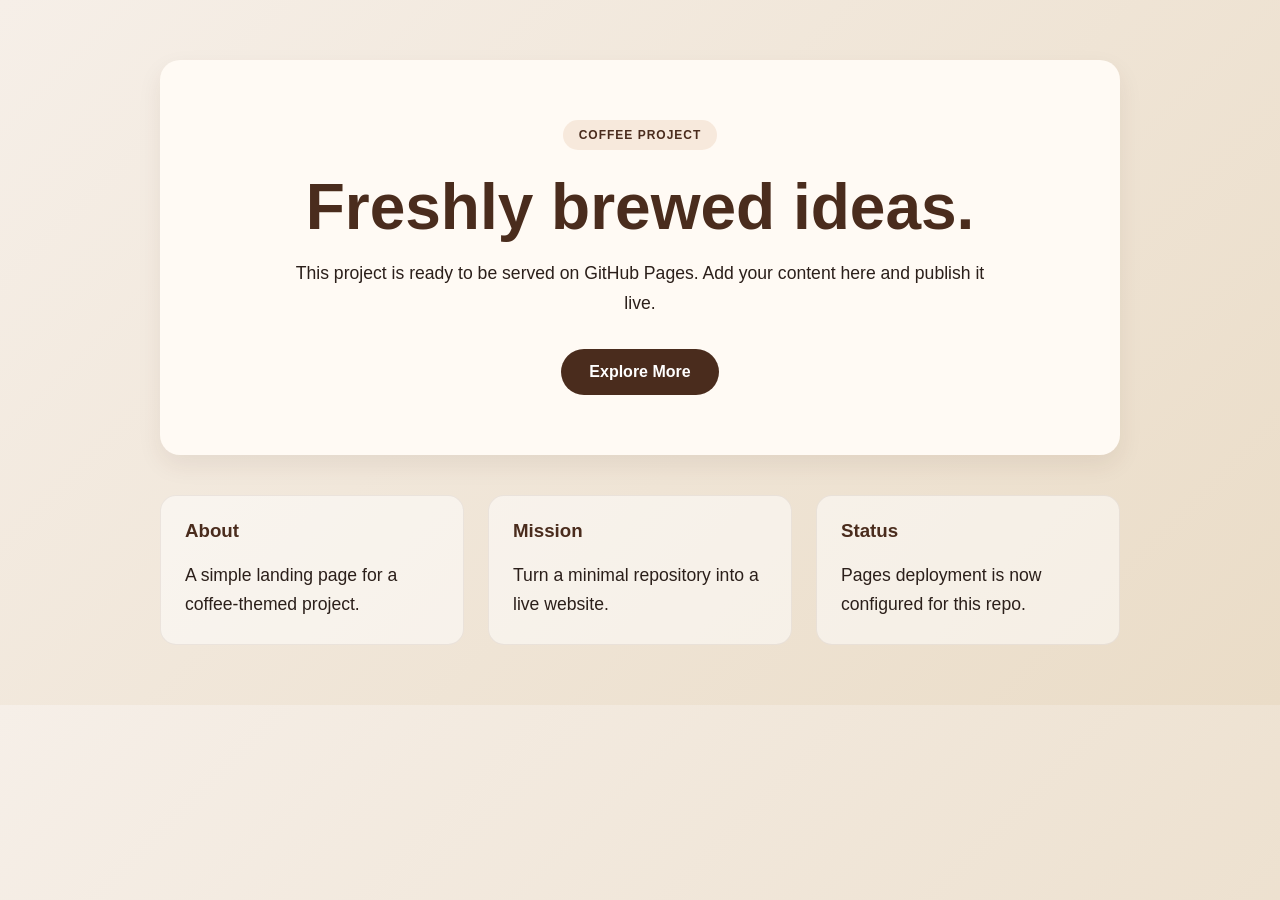
==== index.html @ 512f526e "Add initial landing page for GitHub Pages deployment" ====
<!DOCTYPE html>
<html lang="en">
  <head>
    <meta charset="UTF-8" />
    <meta name="viewport" content="width=device-width, initial-scale=1.0" />
    <title>Coffee Project</title>
    <style>
      :root {
        --bg: #f5efe7;
        --card: #fffaf4;
        --coffee: #4a2c1d;
        --accent: #c88852;
        --text: #2b1f1a;
      }

      * { box-sizing: border-box; }

      body {
        margin: 0;
        font-family: Arial, sans-serif;
        background: linear-gradient(135deg, #f6efe8, #eadcc7);
        color: var(--text);
      }

      .container {
        max-width: 1000px;
        margin: 0 auto;
        padding: 60px 20px;
      }

      .hero {
        background: var(--card);
        border-radius: 20px;
        box-shadow: 0 10px 25px rgba(74, 44, 29, 0.08);
        padding: 60px 40px;
        text-align: center;
      }

      .tag {
        display: inline-block;
        background: rgba(200, 136, 82, 0.15);
        color: var(--coffee);
        padding: 8px 16px;
        border-radius: 999px;
        font-size: 12px;
        letter-spacing: 1px;
        text-transform: uppercase;
        font-weight: bold;
      }

      h1 {
        font-size: clamp(2.5rem, 5vw, 4rem);
        margin: 20px 0 15px;
        color: var(--coffee);
      }

      p {
        font-size: 1.1rem;
        line-height: 1.7;
        max-width: 700px;
        margin: 0 auto;
      }

      .cta {
        margin-top: 30px;
      }

      .cta a {
        display: inline-block;
        background: var(--coffee);
        color: #fff;
        text-decoration: none;
        padding: 14px 28px;
        border-radius: 999px;
        font-weight: bold;
        transition: 0.2s ease;
      }

      .cta a:hover {
        background: #2d1a13;
      }

      .grid {
        display: grid;
        grid-template-columns: repeat(auto-fit, minmax(220px, 1fr));
        gap: 24px;
        margin-top: 40px;
      }

      .card {
        background: rgba(255, 255, 255, 0.5);
        border: 1px solid rgba(74, 44, 29, 0.08);
        border-radius: 16px;
        padding: 24px;
      }

      .card h3 {
        margin-top: 0;
        color: var(--coffee);
      }
    </style>
  </head>
  <body>
    <div class="container">
      <section class="hero">
        <div class="tag">Coffee Project</div>
        <h1>Freshly brewed ideas.</h1>
        <p>
          This project is ready to be served on GitHub Pages. Add your content here and publish it live.
        </p>
        <div class="cta">
          <a href="#">Explore More</a>
        </div>
      </section>

      <div class="grid">
        <div class="card">
          <h3>About</h3>
          <p>A simple landing page for a coffee-themed project.</p>
        </div>
        <div class="card">
          <h3>Mission</h3>
          <p>Turn a minimal repository into a live website.</p>
        </div>
        <div class="card">
          <h3>Status</h3>
          <p>Pages deployment is now configured for this repo.</p>
        </div>
      </div>
    </div>
  </body>
</html>
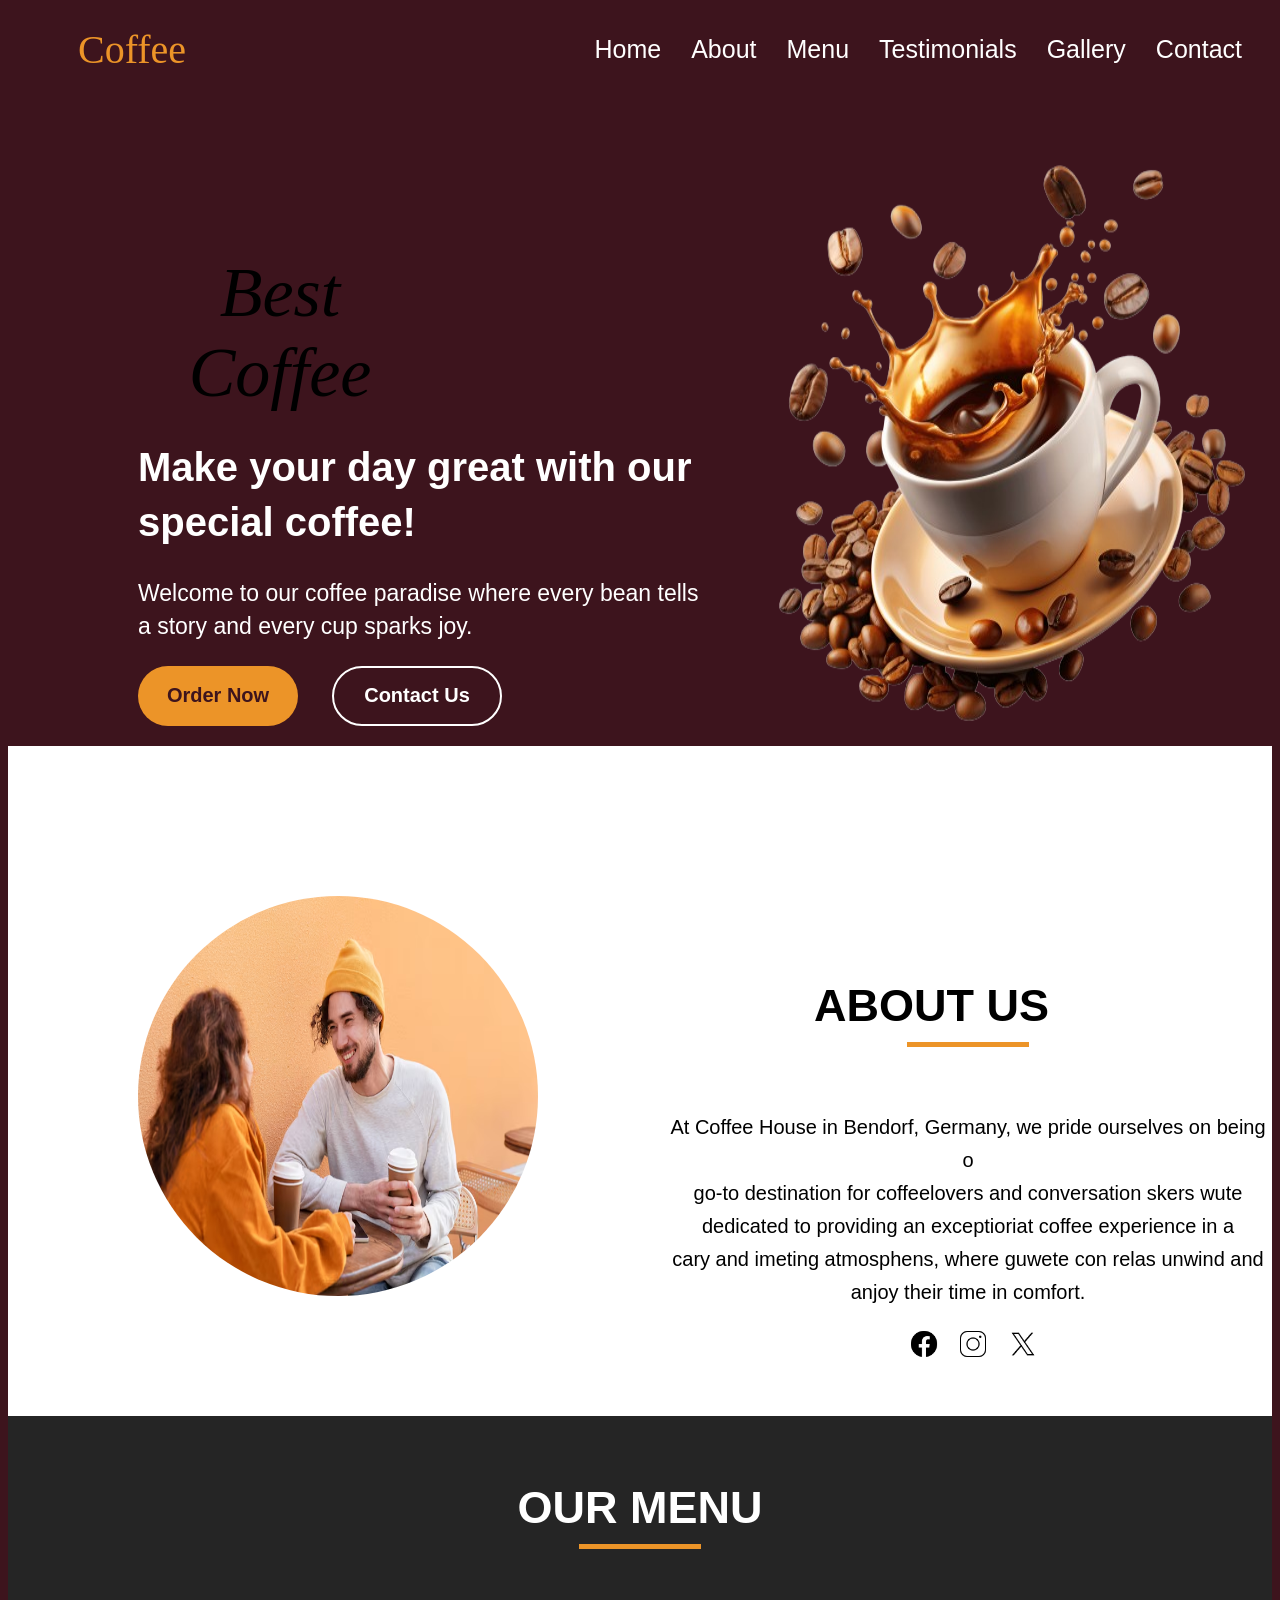
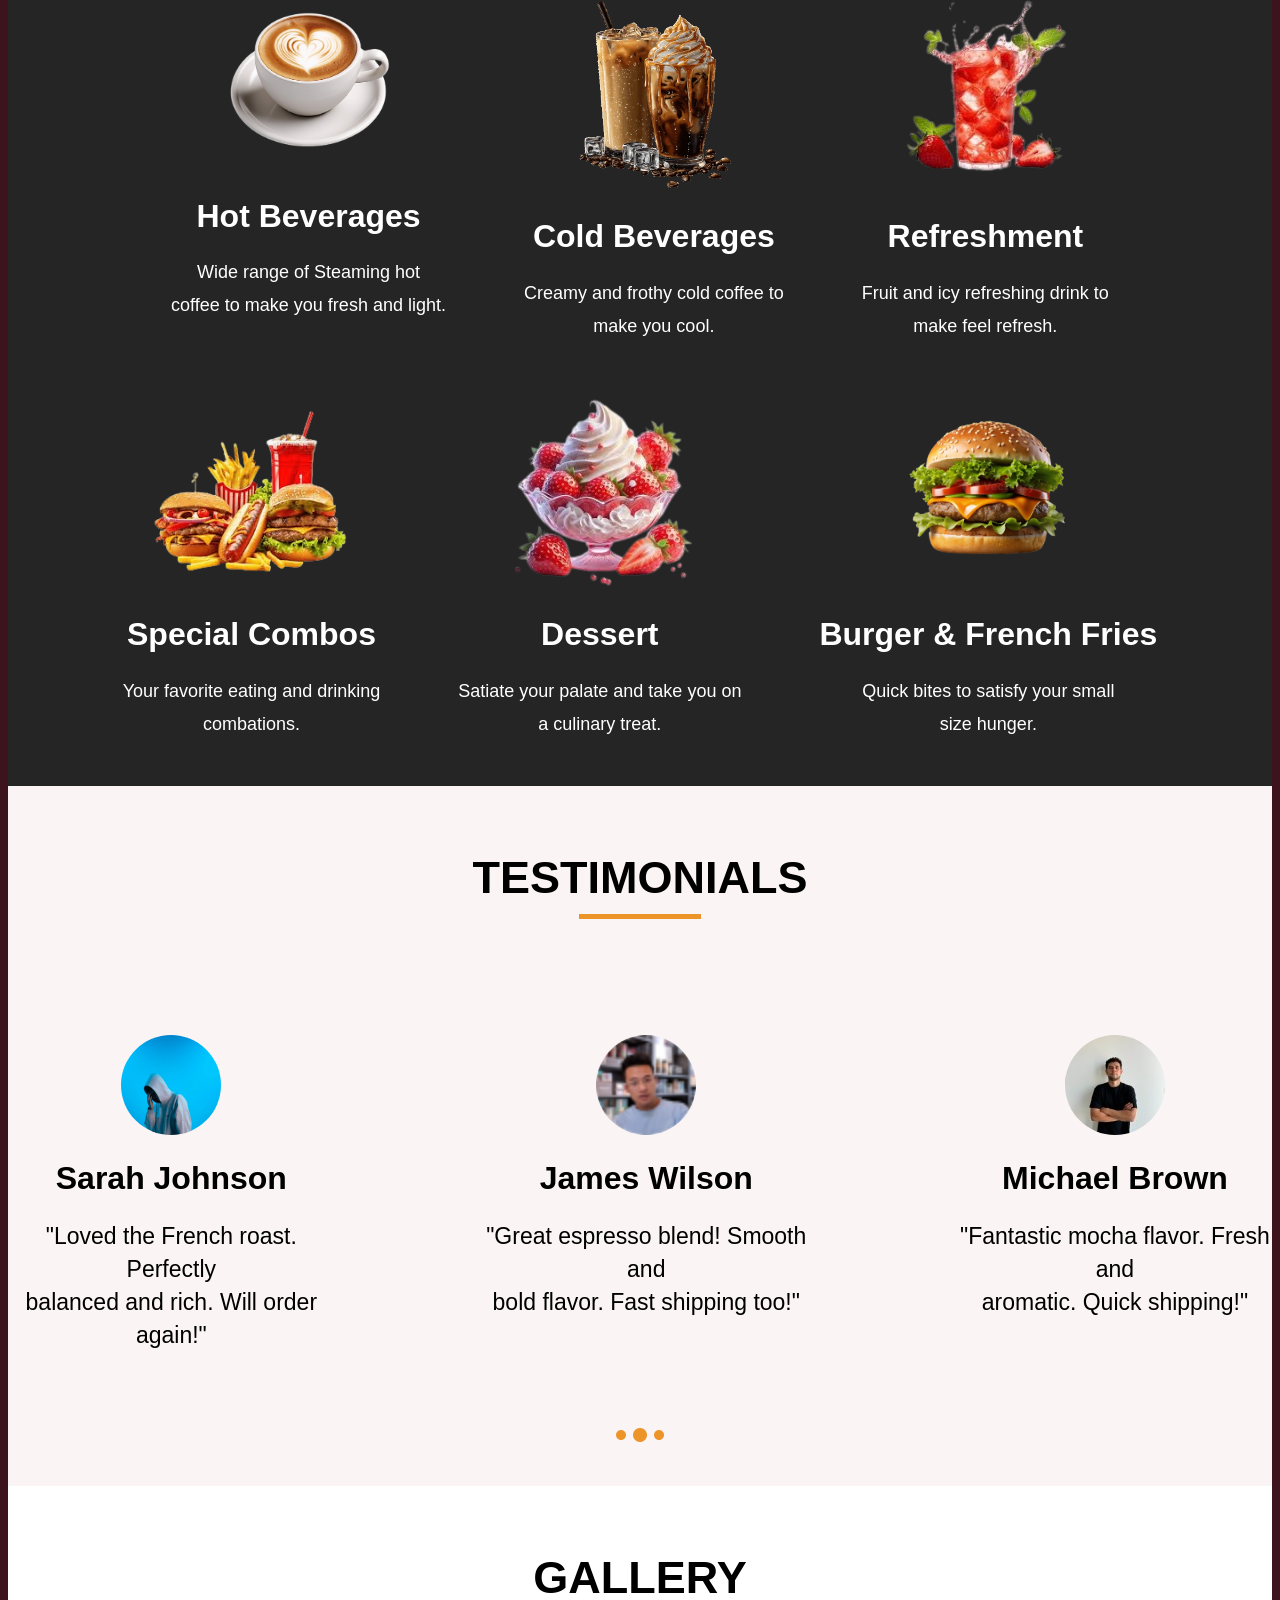
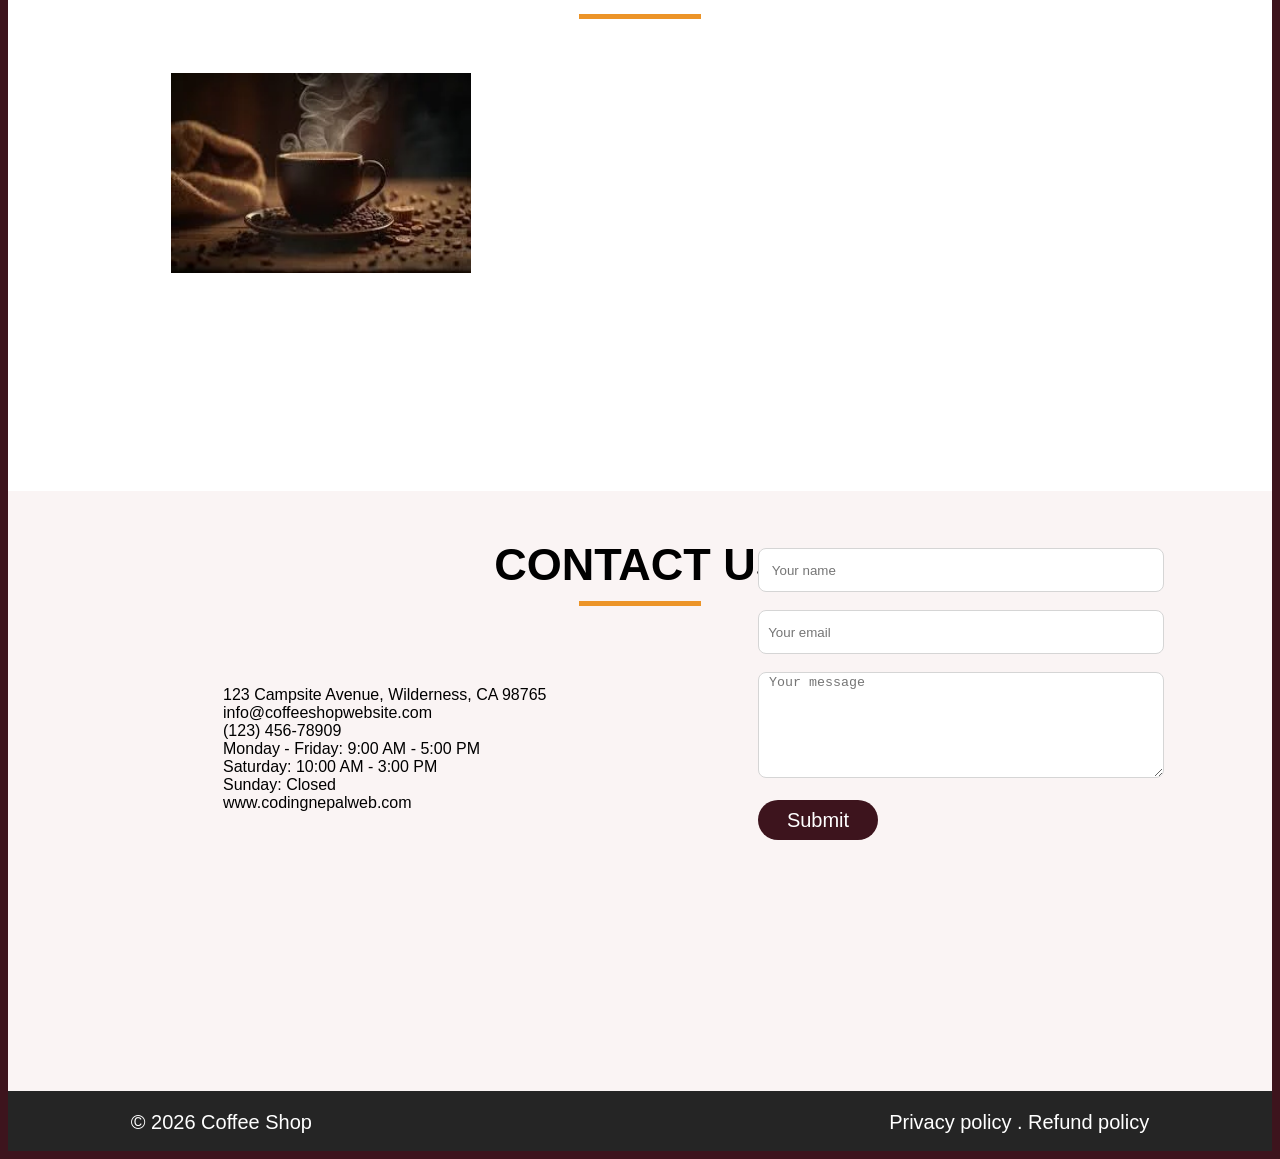
==== commit 70a4bdb7: "Fix GitHub Pages root redirect to the actual coffee project in the nested project folder" ====
--- a/index.html
+++ b/index.html
@@ -2,131 +2,31 @@
 <html lang="en">
   <head>
     <meta charset="UTF-8" />
+    <meta http-equiv="refresh" content="0; url=./Practice%20Coffee%20Web/Coffee-Webpage-Using-Html-And-Css/index.html" />
     <meta name="viewport" content="width=device-width, initial-scale=1.0" />
-    <title>Coffee Project</title>
+    <title>Redirecting to Coffee Project</title>
     <style>
-      :root {
-        --bg: #f5efe7;
-        --card: #fffaf4;
-        --coffee: #4a2c1d;
-        --accent: #c88852;
-        --text: #2b1f1a;
-      }
-
-      * { box-sizing: border-box; }
-
       body {
         margin: 0;
+        min-height: 100vh;
+        display: grid;
+        place-items: center;
+        background: #3d141d;
+        color: white;
         font-family: Arial, sans-serif;
-        background: linear-gradient(135deg, #f6efe8, #eadcc7);
-        color: var(--text);
-      }
-
-      .container {
-        max-width: 1000px;
-        margin: 0 auto;
-        padding: 60px 20px;
-      }
-
-      .hero {
-        background: var(--card);
-        border-radius: 20px;
-        box-shadow: 0 10px 25px rgba(74, 44, 29, 0.08);
-        padding: 60px 40px;
         text-align: center;
       }
-
-      .tag {
-        display: inline-block;
-        background: rgba(200, 136, 82, 0.15);
-        color: var(--coffee);
-        padding: 8px 16px;
-        border-radius: 999px;
-        font-size: 12px;
-        letter-spacing: 1px;
-        text-transform: uppercase;
+      a {
+        color: #ec9428;
+        text-decoration: none;
         font-weight: bold;
-      }
-
-      h1 {
-        font-size: clamp(2.5rem, 5vw, 4rem);
-        margin: 20px 0 15px;
-        color: var(--coffee);
-      }
-
-      p {
-        font-size: 1.1rem;
-        line-height: 1.7;
-        max-width: 700px;
-        margin: 0 auto;
-      }
-
-      .cta {
-        margin-top: 30px;
-      }
-
-      .cta a {
-        display: inline-block;
-        background: var(--coffee);
-        color: #fff;
-        text-decoration: none;
-        padding: 14px 28px;
-        border-radius: 999px;
-        font-weight: bold;
-        transition: 0.2s ease;
-      }
-
-      .cta a:hover {
-        background: #2d1a13;
-      }
-
-      .grid {
-        display: grid;
-        grid-template-columns: repeat(auto-fit, minmax(220px, 1fr));
-        gap: 24px;
-        margin-top: 40px;
-      }
-
-      .card {
-        background: rgba(255, 255, 255, 0.5);
-        border: 1px solid rgba(74, 44, 29, 0.08);
-        border-radius: 16px;
-        padding: 24px;
-      }
-
-      .card h3 {
-        margin-top: 0;
-        color: var(--coffee);
       }
     </style>
   </head>
   <body>
-    <div class="container">
-      <section class="hero">
-        <div class="tag">Coffee Project</div>
-        <h1>Freshly brewed ideas.</h1>
-        <p>
-          This project is ready to be served on GitHub Pages. Add your content here and publish it live.
-        </p>
-        <div class="cta">
-          <a href="#">Explore More</a>
-        </div>
-      </section>
-
-      <div class="grid">
-        <div class="card">
-          <h3>About</h3>
-          <p>A simple landing page for a coffee-themed project.</p>
-        </div>
-        <div class="card">
-          <h3>Mission</h3>
-          <p>Turn a minimal repository into a live website.</p>
-        </div>
-        <div class="card">
-          <h3>Status</h3>
-          <p>Pages deployment is now configured for this repo.</p>
-        </div>
-      </div>
+    <div>
+      <p>Redirecting to the correct coffee project...</p>
+      <a href="./Practice%20Coffee%20Web/Coffee-Webpage-Using-Html-And-Css/index.html">Open Coffee Project</a>
     </div>
   </body>
 </html>
